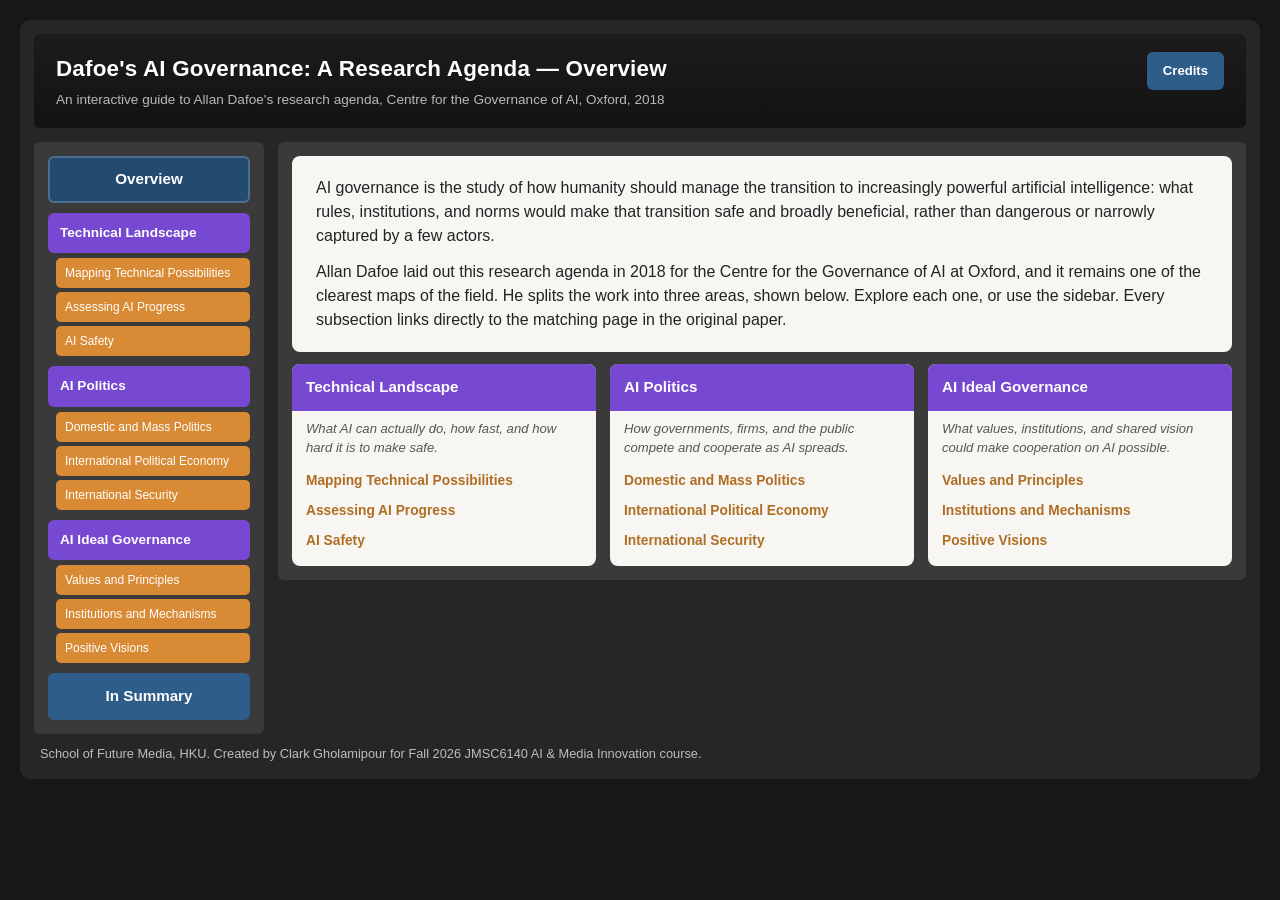
==== index.html @ 8d3e760c "Add files via upload" ====
<!DOCTYPE html>
<html lang="en">
<head>
<meta charset="UTF-8">
<meta name="viewport" content="width=device-width, initial-scale=1.0">
<title>AI Governance: A Research Agenda — Overview</title>
<link rel="stylesheet" href="css/styles.css">
</head>
<body>
<div class="app-frame">

  <header class="app-header">
    <div class="header-title">
      <h1><a href="index.html">Dafoe's AI Governance: A Research Agenda — Overview</a></h1>
      <div class="subtitle">An interactive guide to Allan Dafoe's research agenda, Centre for the Governance of AI, Oxford, 2018</div>
    </div>
    <a href="credits.html" class="credits-btn">Credits</a>
  </header>

  <div class="app-body">

    <!-- ============ SIDEBAR ============ -->
    <nav class="sidebar">
      <a href="index.html" class="nav-pill is-active">Overview</a>

      <div class="branch-group">
        <a href="technical-landscape.html" class="branch-link">Technical Landscape</a>
        <div class="sub-links">
          <a href="technical-landscape.html#mapping-technical-possibilities">Mapping Technical Possibilities</a>
          <a href="technical-landscape.html#assessing-ai-progress">Assessing AI Progress</a>
          <a href="technical-landscape.html#ai-safety">AI Safety</a>
        </div>
      </div>

      <div class="branch-group">
        <a href="ai-politics.html" class="branch-link">AI Politics</a>
        <div class="sub-links">
          <a href="ai-politics.html#domestic-and-mass-politics">Domestic and Mass Politics</a>
          <a href="ai-politics.html#international-political-economy">International Political Economy</a>
          <a href="ai-politics.html#international-security">International Security</a>
        </div>
      </div>

      <div class="branch-group">
        <a href="ai-ideal-governance.html" class="branch-link">AI Ideal Governance</a>
        <div class="sub-links">
          <a href="ai-ideal-governance.html#values-and-principles">Values and Principles</a>
          <a href="ai-ideal-governance.html#institutions-and-mechanisms">Institutions and Mechanisms</a>
          <a href="ai-ideal-governance.html#positive-visions">Positive Visions</a>
        </div>
      </div>

      <a href="summary.html" class="nav-pill">In Summary</a>
    </nav>

    <!-- ============ MAIN CONTENT ============ -->
    <main class="main-content">

      <div class="intro-text">
        <p>AI governance is the study of how humanity should manage the transition to increasingly powerful artificial intelligence: what rules, institutions, and norms would make that transition safe and broadly beneficial, rather than dangerous or narrowly captured by a few actors.</p>
        <p>Allan Dafoe laid out this research agenda in 2018 for the Centre for the Governance of AI at Oxford, and it remains one of the clearest maps of the field. He splits the work into three areas, shown below. Explore each one, or use the sidebar. Every subsection links directly to the matching page in the original paper.</p>
      </div>

      <div class="mini-map">

        <div class="mini-card">
          <a href="technical-landscape.html" class="mini-head">Technical Landscape</a>
          <div class="mini-sub">What AI can actually do, how fast, and how hard it is to make safe.</div>
          <ul>
            <li><a class="group-link" href="technical-landscape.html#mapping-technical-possibilities">Mapping Technical Possibilities</a></li>
            <li><a class="group-link" href="technical-landscape.html#assessing-ai-progress">Assessing AI Progress</a></li>
            <li><a class="group-link" href="technical-landscape.html#ai-safety">AI Safety</a></li>
          </ul>
        </div>

        <div class="mini-card">
          <a href="ai-politics.html" class="mini-head">AI Politics</a>
          <div class="mini-sub">How governments, firms, and the public compete and cooperate as AI spreads.</div>
          <ul>
            <li><a class="group-link" href="ai-politics.html#domestic-and-mass-politics">Domestic and Mass Politics</a></li>
            <li><a class="group-link" href="ai-politics.html#international-political-economy">International Political Economy</a></li>
            <li><a class="group-link" href="ai-politics.html#international-security">International Security</a></li>
          </ul>
        </div>

        <div class="mini-card">
          <a href="ai-ideal-governance.html" class="mini-head">AI Ideal Governance</a>
          <div class="mini-sub">What values, institutions, and shared vision could make cooperation on AI possible.</div>
          <ul>
            <li><a class="group-link" href="ai-ideal-governance.html#values-and-principles">Values and Principles</a></li>
            <li><a class="group-link" href="ai-ideal-governance.html#institutions-and-mechanisms">Institutions and Mechanisms</a></li>
            <li><a class="group-link" href="ai-ideal-governance.html#positive-visions">Positive Visions</a></li>
          </ul>
        </div>

      </div>

    </main>

  </div>

  <footer class="app-footer">School of Future Media, HKU. Created by Clark Gholamipour for Fall 2026 JMSC6140 AI &amp; Media Innovation course.</footer>

</div>
</body>
</html>
---- css/styles.css ----
/* ===========================================================
   Dafoe's AI Governance: A Research Agenda — site styles
   =========================================================== */

:root {
  --charcoal: #262626;
  --charcoal-light: #3a3a3a;
  --purple: #7748d1;
  --purple-dark: #5d38a3;
  --amber: #d98a34;
  --amber-dark: #b06e24;
  --blue: #2f5d8a;
  --blue-dark: #234a70;
  --panel-bg: #f7f6f3;
  --panel-border: #ddd9d2;
  --text-dark: #232323;
  --text-muted: #565656;
}

* { box-sizing: border-box; }

body {
  margin: 0;
  background: #171717;
  color: var(--text-dark);
  font-family: "Segoe UI", "Helvetica Neue", Arial, sans-serif;
  line-height: 1.5;
}

a { color: inherit; }

.app-frame {
  max-width: 1240px;
  margin: 20px auto;
  padding: 14px;
  background: var(--charcoal);
  border-radius: 10px;
}

.app-header {
  background: linear-gradient(#1c1c1c, #121212);
  border-radius: 6px;
  padding: 18px 22px;
  margin-bottom: 14px;
  display: flex;
  align-items: flex-start;
  justify-content: space-between;
  gap: 14px;
  flex-wrap: wrap;
}

.app-header h1 {
  margin: 0;
  color: #fff;
  font-size: 1.4rem;
  letter-spacing: 0.2px;
}

.app-header h1 a {
  color: #fff;
  text-decoration: none;
}

.app-header h1 a:hover {
  text-decoration: underline;
}

.app-header .subtitle {
  color: #b9b9b9;
  font-size: 0.85rem;
  margin-top: 4px;
}

.header-title {
  flex: 1;
  min-width: 0;
}

.credits-btn {
  flex-shrink: 0;
  display: inline-block;
  background: var(--blue);
  color: #fff;
  text-decoration: none;
  font-weight: 700;
  font-size: 0.82rem;
  padding: 9px 16px;
  border-radius: 6px;
  white-space: nowrap;
}

.credits-btn:hover { background: var(--blue-dark); }

.app-body {
  display: flex;
  gap: 14px;
  align-items: flex-start;
}

/* ---------- Sidebar ---------- */

.sidebar {
  width: 230px;
  flex-shrink: 0;
  background: var(--charcoal-light);
  border-radius: 6px;
  padding: 14px;
  display: flex;
  flex-direction: column;
  gap: 10px;
}

.nav-pill {
  display: block;
  text-decoration: none;
  color: #fff;
  font-weight: 700;
  font-size: 0.95rem;
  padding: 12px 14px;
  border-radius: 6px;
  background: var(--blue);
  text-align: center;
}

.nav-pill:hover { background: var(--blue-dark); }
.nav-pill.is-active { background: var(--blue-dark); box-shadow: inset 0 0 0 2px #fff3; }

.branch-group {
  display: flex;
  flex-direction: column;
  gap: 5px;
}

.branch-group .branch-link {
  display: block;
  text-decoration: none;
  color: #fff;
  font-weight: 700;
  font-size: 0.85rem;
  padding: 10px 12px;
  border-radius: 6px;
  background: var(--purple);
}

.branch-group .branch-link:hover { background: var(--purple-dark); }
.branch-group.is-active .branch-link { background: var(--purple-dark); box-shadow: inset 0 0 0 2px #fff3; }

.branch-group .sub-links {
  display: flex;
  flex-direction: column;
  gap: 4px;
  padding-left: 8px;
}

.branch-group .sub-links a {
  text-decoration: none;
  color: #fff;
  font-size: 0.75rem;
  background: var(--amber);
  border-radius: 5px;
  padding: 6px 9px;
}

.branch-group .sub-links a:hover { background: var(--amber-dark); }

/* ---------- Main content ---------- */

.main-content {
  flex: 1;
  min-width: 0;
  background: var(--charcoal-light);
  border-radius: 6px;
  padding: 14px;
  display: flex;
  flex-direction: column;
  gap: 12px;
}

.branch-banner {
  background: var(--purple);
  border-radius: 6px;
  padding: 16px 20px;
  text-align: center;
}

.branch-banner.is-summary { background: var(--blue); }

.branch-banner h1 {
  margin: 0;
  color: #fff;
  font-size: 1.35rem;
}

.branch-banner .branch-subtitle {
  margin: 6px 0 0;
  color: #ffffffd9;
  font-size: 0.9rem;
}

.group-tabs {
  display: flex;
  gap: 10px;
  flex-wrap: wrap;
}

.tab-btn {
  flex: 1;
  min-width: 160px;
  background: var(--amber);
  color: #fff;
  border: none;
  border-radius: 6px;
  padding: 14px 10px;
  font-weight: 700;
  font-size: 0.92rem;
  cursor: pointer;
  font-family: inherit;
}

.tab-btn:hover { background: var(--amber-dark); }
.tab-btn.is-active { background: var(--amber-dark); box-shadow: inset 0 0 0 2px #fff5; }

.panel {
  background: var(--panel-bg);
  border-radius: 8px;
  padding: 20px 24px;
}

.tab-panel { display: none; }
.tab-panel.is-active { display: block; }

.group-intro {
  margin: 0 0 16px;
  padding-bottom: 14px;
  border-bottom: 2px solid var(--panel-border);
  color: var(--text-muted);
  font-style: italic;
  font-size: 0.95rem;
}

.subsection {
  display: grid;
  grid-template-columns: 1fr 92px;
  column-gap: 18px;
  padding: 16px 0;
  border-bottom: 1px solid var(--panel-border);
}

.subsection:last-child { border-bottom: none; padding-bottom: 4px; }

.subsection h3 {
  grid-column: 1;
  margin: 0 0 5px;
  font-size: 1.05rem;
  color: var(--text-dark);
}

.subsection p {
  grid-column: 1;
  margin: 0;
  color: var(--text-muted);
}

.link-cell {
  grid-column: 2;
  grid-row: 1 / span 2;
  display: flex;
  flex-direction: column;
  align-items: center;
  justify-content: flex-start;
  gap: 5px;
  padding-top: 2px;
}

.link-cell .link-label {
  font-size: 0.65rem;
  text-transform: uppercase;
  letter-spacing: 0.06em;
  color: #8a8a8a;
  text-align: center;
}

.link-btn {
  display: inline-flex;
  align-items: center;
  justify-content: center;
  width: 54px;
  height: 54px;
  border-radius: 50%;
  background: var(--purple);
  color: #fff;
  text-decoration: none;
}

.link-btn:hover { background: var(--purple-dark); }
.link-btn svg { display: block; }

/* ---------- Overview page ---------- */

.intro-text {
  background: var(--panel-bg);
  border-radius: 8px;
  padding: 20px 24px;
  color: var(--text-dark);
}

.intro-text p { margin: 0 0 12px; }
.intro-text p:last-child { margin-bottom: 0; }

.mini-map {
  display: grid;
  grid-template-columns: repeat(3, 1fr);
  gap: 14px;
}

.mini-card {
  background: var(--panel-bg);
  border-radius: 8px;
  overflow: hidden;
  display: flex;
  flex-direction: column;
}

.mini-card .mini-head {
  background: var(--purple);
  color: #fff;
  padding: 12px 14px;
  font-weight: 700;
  font-size: 0.95rem;
  text-decoration: none;
  display: block;
}

.mini-card .mini-head:hover { background: var(--purple-dark); }

.mini-card .mini-sub {
  padding: 8px 14px 0;
  color: var(--text-muted);
  font-size: 0.82rem;
  font-style: italic;
}

.mini-card ul {
  list-style: none;
  margin: 0;
  padding: 10px 14px 14px;
  display: flex;
  flex-direction: column;
  gap: 6px;
  flex: 1;
}

.mini-card a.group-link {
  color: var(--amber-dark);
  text-decoration: none;
  font-size: 0.86rem;
  font-weight: 600;
}

.mini-card a.group-link:hover { text-decoration: underline; }

/* ---------- Summary page ---------- */

.summary-text {
  background: var(--panel-bg);
  border-radius: 8px;
  padding: 22px 26px;
  color: var(--text-dark);
}

.summary-text p { margin: 0 0 14px; }
.summary-text p:last-child { margin-bottom: 0; }

.summary-actions {
  display: flex;
  gap: 10px;
  flex-wrap: wrap;
  margin-top: 16px;
}

.summary-actions a {
  text-decoration: none;
  background: var(--blue);
  color: #fff;
  font-weight: 700;
  font-size: 0.85rem;
  padding: 10px 16px;
  border-radius: 6px;
}

.summary-actions a:hover { background: var(--blue-dark); }

/* ---------- Credits page ---------- */

.credits-text {
  background: var(--panel-bg);
  border-radius: 8px;
  padding: 22px 26px;
  color: var(--text-dark);
}

.credits-text p { margin: 0 0 14px; }

.credits-logo {
  display: flex;
  justify-content: center;
  margin: 18px 0;
}

.credits-logo img {
  max-width: 320px;
  width: 100%;
  height: auto;
  border-radius: 6px;
}

.credits-designed {
  text-align: center;
  color: var(--text-muted);
  font-size: 0.85rem;
  margin-top: 18px;
  padding-top: 14px;
  border-top: 1px solid var(--panel-border);
}

/* ---------- Footer ---------- */

.app-footer {
  color: #bdbdbd;
  font-size: 0.8rem;
  padding: 10px 6px 2px;
}

/* ---------- Responsive ---------- */

@media (max-width: 780px) {
  .app-body { flex-direction: column; }
  .sidebar { width: 100%; flex-direction: row; flex-wrap: wrap; }
  .sidebar .branch-group { width: 100%; }
  .mini-map { grid-template-columns: 1fr; }
  .subsection { grid-template-columns: 1fr; }
  .link-cell {
    grid-row: auto;
    flex-direction: row;
    justify-content: flex-start;
    margin-top: 8px;
  }
  .link-btn { width: 44px; height: 44px; font-size: 0.75rem; }
}
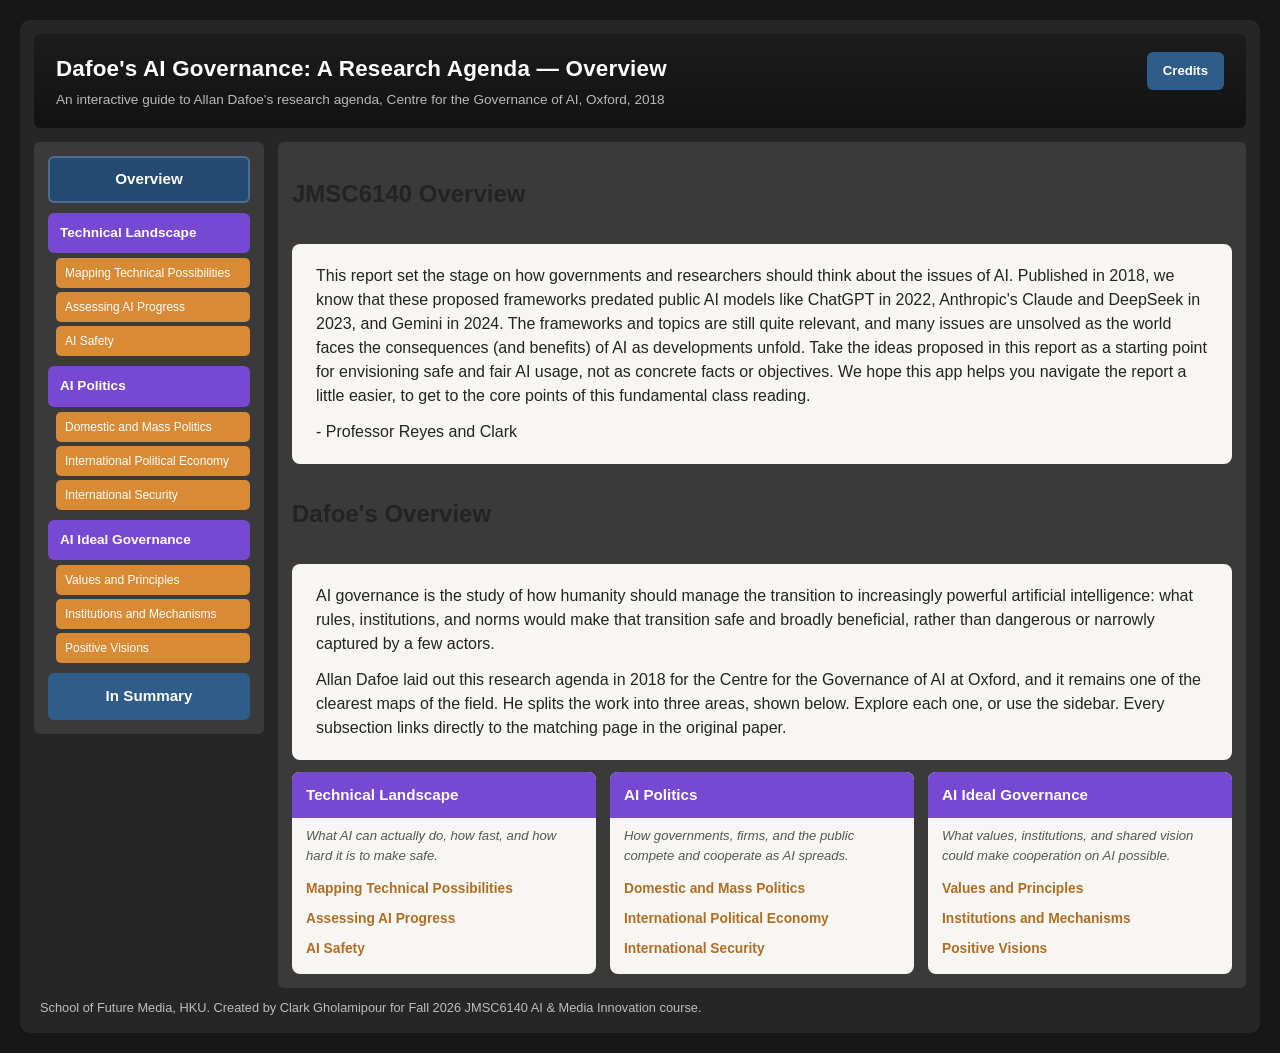
==== commit 32891e8c: "Add files via upload" ====
--- a/index.html
+++ b/index.html
@@ -56,6 +56,13 @@
     <!-- ============ MAIN CONTENT ============ -->
     <main class="main-content">
 
+      <h2 class="overview-heading">JMSC6140 Overview</h2>
+      <div class="intro-text">
+        <p>This report set the stage on how governments and researchers should think about the issues of AI. Published in 2018, we know that these proposed frameworks predated public AI models like ChatGPT in 2022, Anthropic's Claude and DeepSeek in 2023, and Gemini in 2024. The frameworks and topics are still quite relevant, and many issues are unsolved as the world faces the consequences (and benefits) of AI as developments unfold. Take the ideas proposed in this report as a starting point for envisioning safe and fair AI usage, not as concrete facts or objectives. We hope this app helps you navigate the report a little easier, to get to the core points of this fundamental class reading.</p>
+        <p class="overview-signature">- Professor Reyes and Clark</p>
+      </div>
+
+      <h2 class="overview-heading">Dafoe's Overview</h2>
       <div class="intro-text">
         <p>AI governance is the study of how humanity should manage the transition to increasingly powerful artificial intelligence: what rules, institutions, and norms would make that transition safe and broadly beneficial, rather than dangerous or narrowly captured by a few actors.</p>
         <p>Allan Dafoe laid out this research agenda in 2018 for the Centre for the Governance of AI at Oxford, and it remains one of the clearest maps of the field. He splits the work into three areas, shown below. Explore each one, or use the sidebar. Every subsection links directly to the matching page in the original paper.</p>
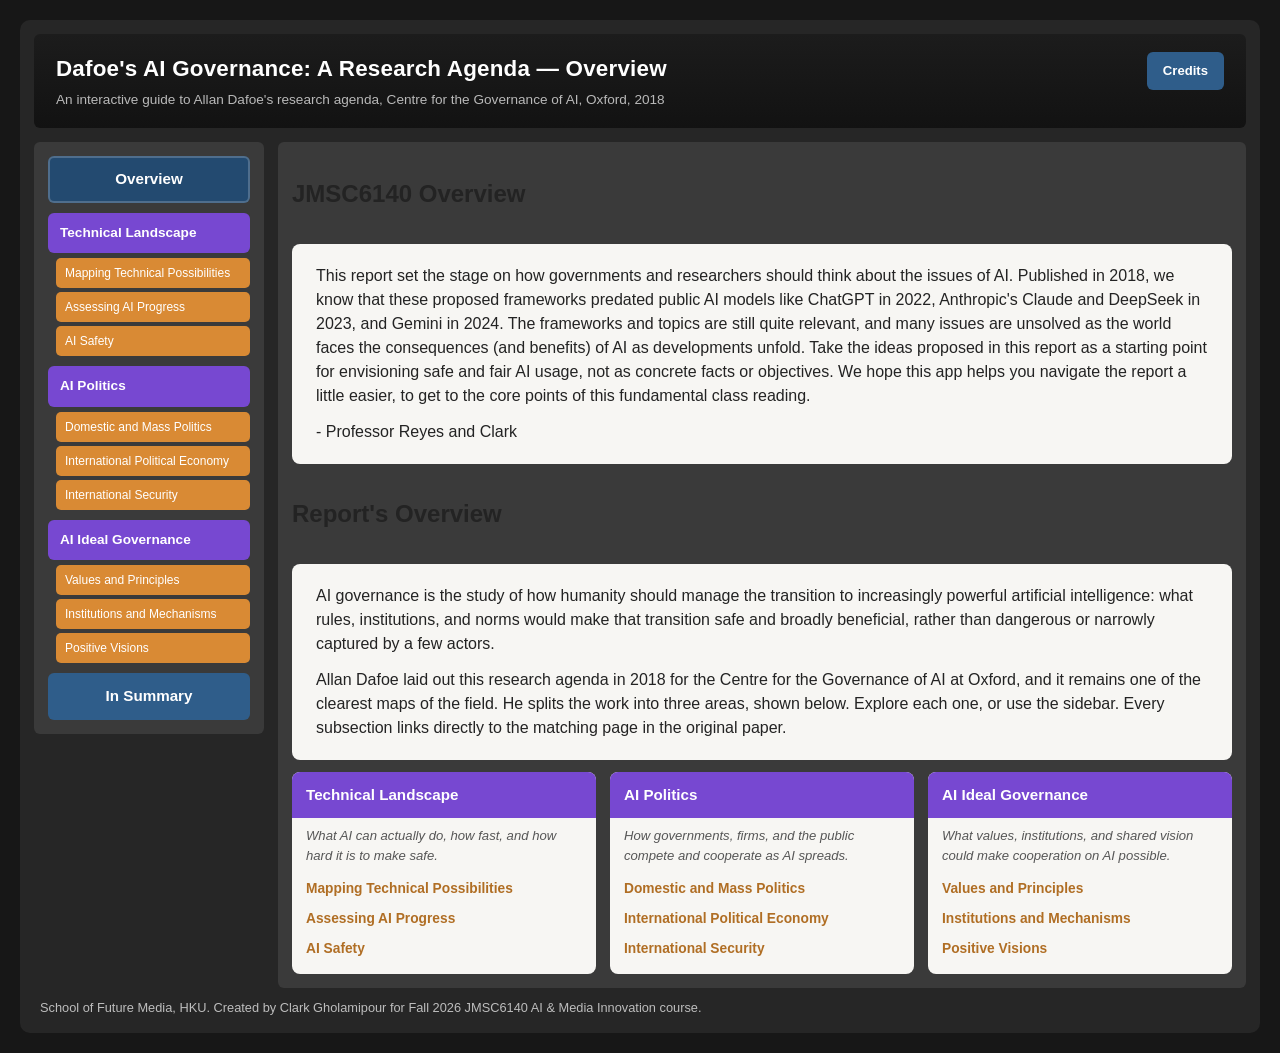
==== commit cb2d143b: "Update index.html" ====
--- a/index.html
+++ b/index.html
@@ -62,7 +62,7 @@
         <p class="overview-signature">- Professor Reyes and Clark</p>
       </div>
 
-      <h2 class="overview-heading">Dafoe's Overview</h2>
+      <h2 class="overview-heading">Report's Overview</h2>
       <div class="intro-text">
         <p>AI governance is the study of how humanity should manage the transition to increasingly powerful artificial intelligence: what rules, institutions, and norms would make that transition safe and broadly beneficial, rather than dangerous or narrowly captured by a few actors.</p>
         <p>Allan Dafoe laid out this research agenda in 2018 for the Centre for the Governance of AI at Oxford, and it remains one of the clearest maps of the field. He splits the work into three areas, shown below. Explore each one, or use the sidebar. Every subsection links directly to the matching page in the original paper.</p>
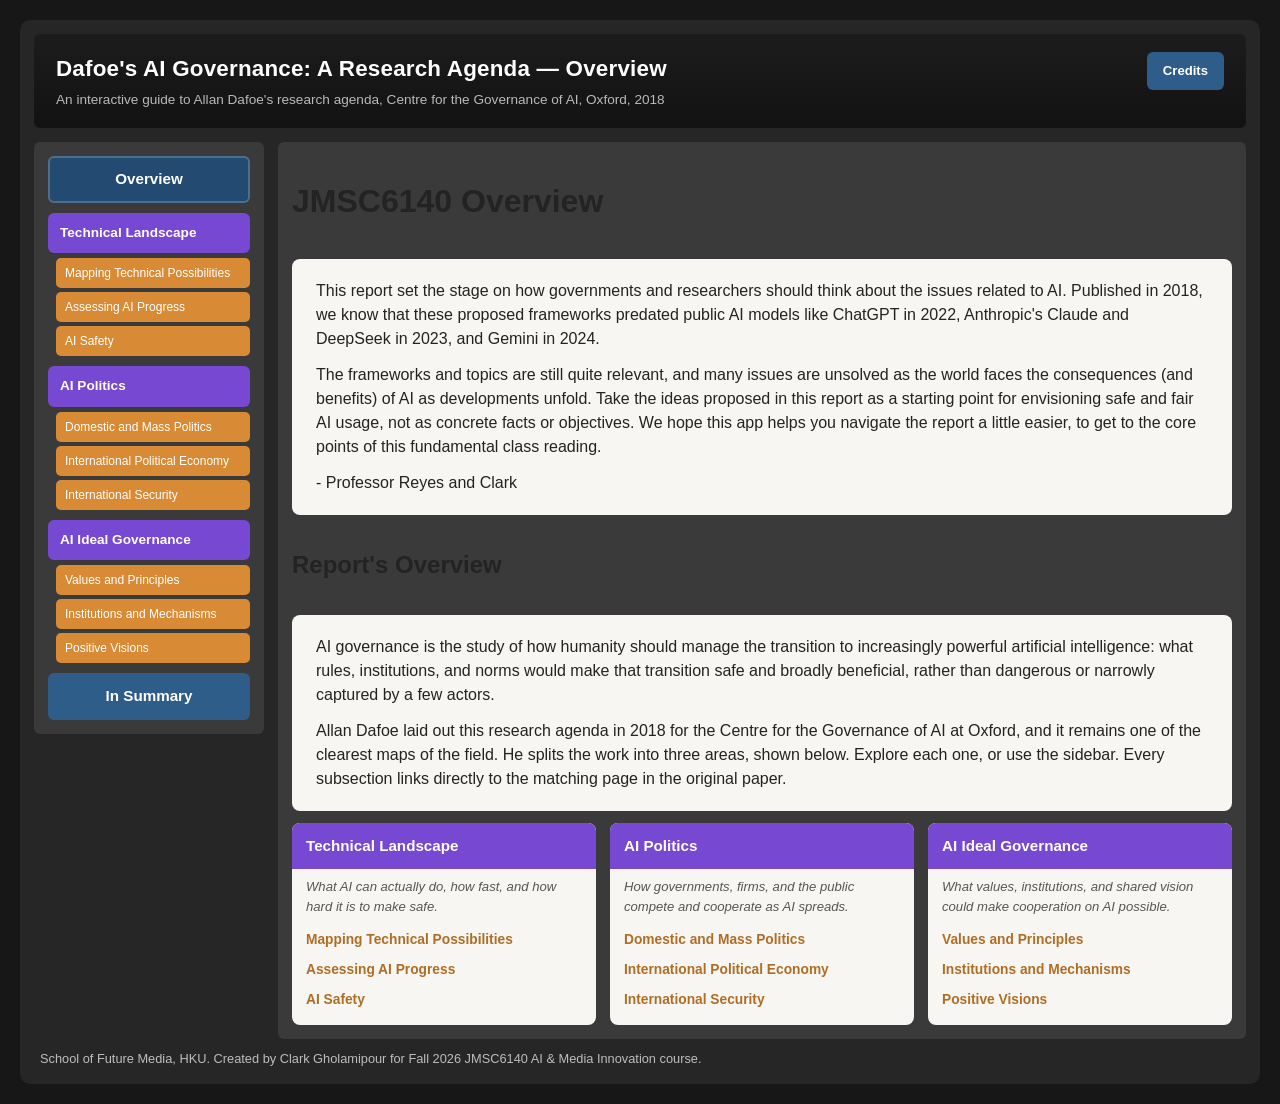
==== commit ea5c3ec2: "Update index.html" ====
--- a/index.html
+++ b/index.html
@@ -56,9 +56,10 @@
     <!-- ============ MAIN CONTENT ============ -->
     <main class="main-content">
 
-      <h2 class="overview-heading">JMSC6140 Overview</h2>
+      <h1 class="overview-heading">JMSC6140 Overview</h1>
       <div class="intro-text">
-        <p>This report set the stage on how governments and researchers should think about the issues of AI. Published in 2018, we know that these proposed frameworks predated public AI models like ChatGPT in 2022, Anthropic's Claude and DeepSeek in 2023, and Gemini in 2024. The frameworks and topics are still quite relevant, and many issues are unsolved as the world faces the consequences (and benefits) of AI as developments unfold. Take the ideas proposed in this report as a starting point for envisioning safe and fair AI usage, not as concrete facts or objectives. We hope this app helps you navigate the report a little easier, to get to the core points of this fundamental class reading.</p>
+        <p>This report set the stage on how governments and researchers should think about the issues related to AI. Published in 2018, we know that these proposed frameworks predated public AI models like ChatGPT in 2022, Anthropic's Claude and DeepSeek in 2023, and Gemini in 2024.</p>
+        <p>The frameworks and topics are still quite relevant, and many issues are unsolved as the world faces the consequences (and benefits) of AI as developments unfold. Take the ideas proposed in this report as a starting point for envisioning safe and fair AI usage, not as concrete facts or objectives. We hope this app helps you navigate the report a little easier, to get to the core points of this fundamental class reading.</p>
         <p class="overview-signature">- Professor Reyes and Clark</p>
       </div>
 
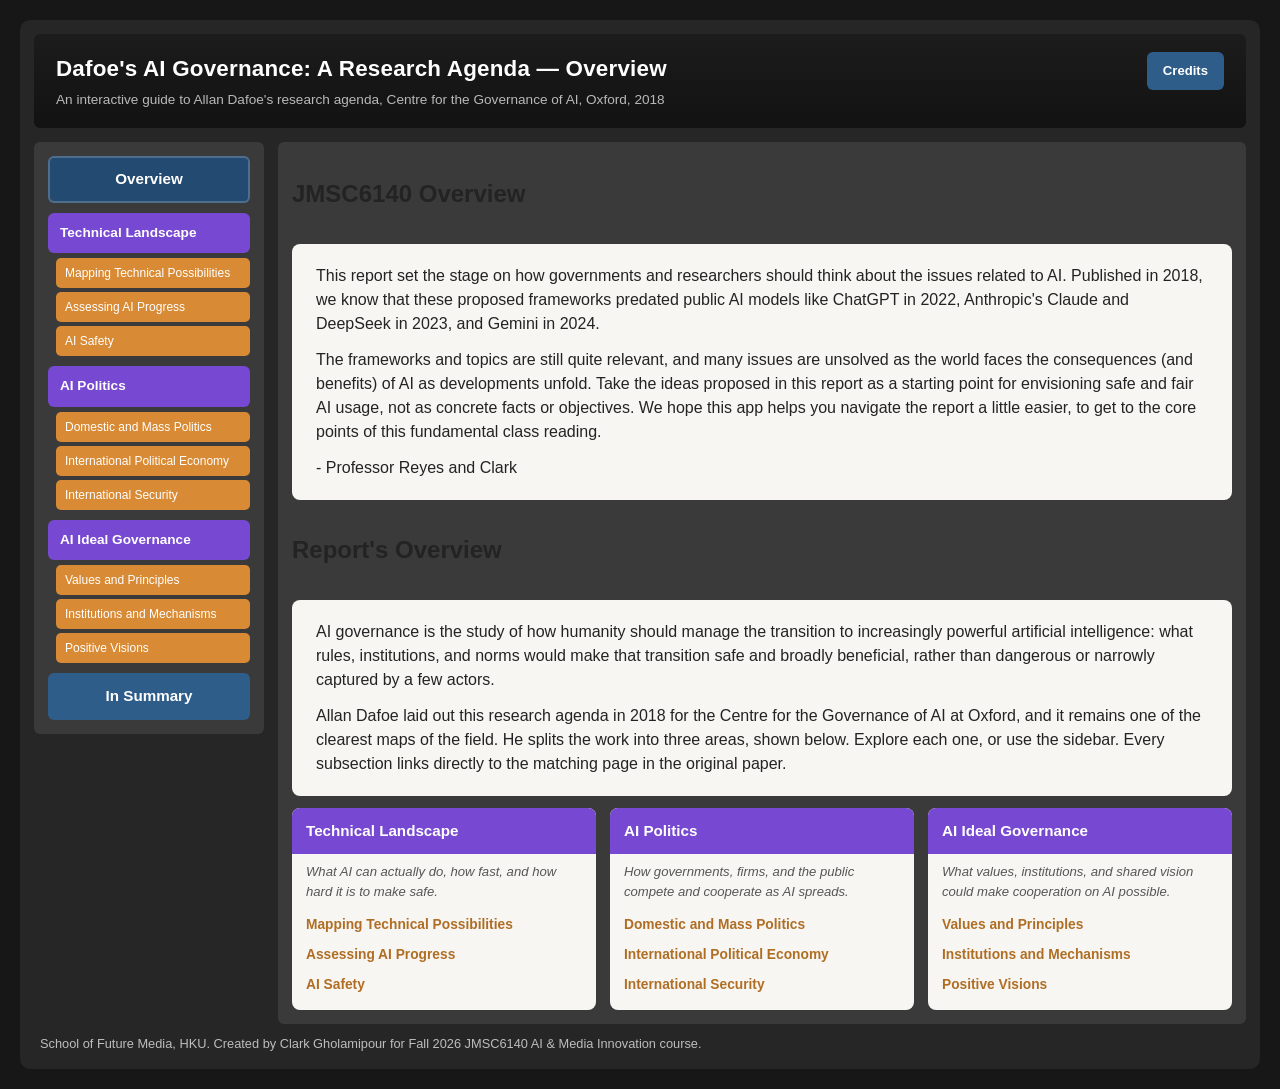
==== commit e00c83b2: "Change heading from h1 to h2 for overview section" ====
--- a/index.html
+++ b/index.html
@@ -56,7 +56,7 @@
     <!-- ============ MAIN CONTENT ============ -->
     <main class="main-content">
 
-      <h1 class="overview-heading">JMSC6140 Overview</h1>
+      <h2 class="overview-heading">JMSC6140 Overview</h2>
       <div class="intro-text">
         <p>This report set the stage on how governments and researchers should think about the issues related to AI. Published in 2018, we know that these proposed frameworks predated public AI models like ChatGPT in 2022, Anthropic's Claude and DeepSeek in 2023, and Gemini in 2024.</p>
         <p>The frameworks and topics are still quite relevant, and many issues are unsolved as the world faces the consequences (and benefits) of AI as developments unfold. Take the ideas proposed in this report as a starting point for envisioning safe and fair AI usage, not as concrete facts or objectives. We hope this app helps you navigate the report a little easier, to get to the core points of this fundamental class reading.</p>
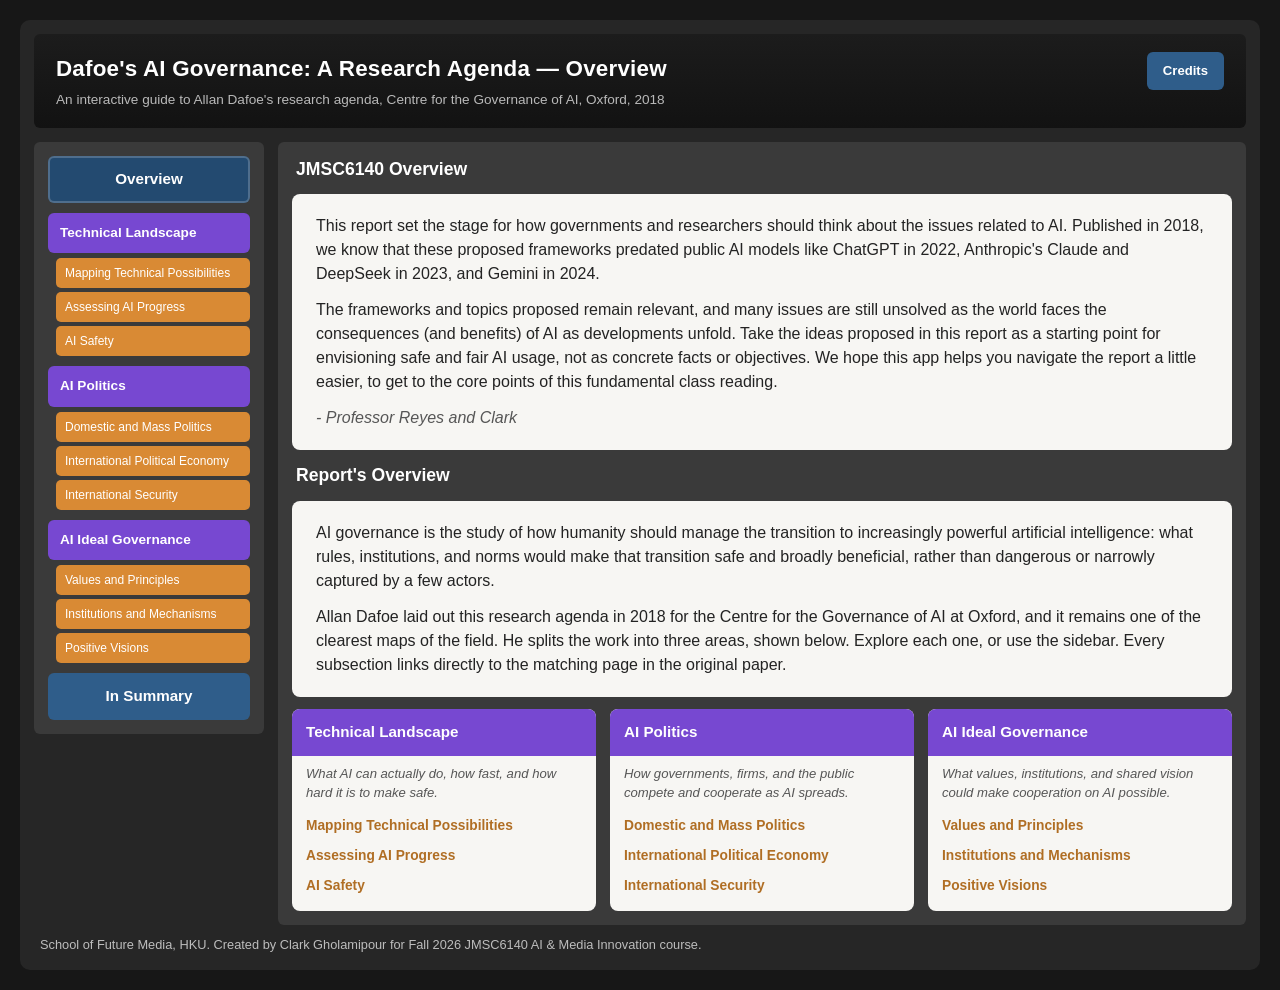
==== commit 7251c898: "Update index.html" ====
--- a/index.html
+++ b/index.html
@@ -58,8 +58,8 @@
 
       <h2 class="overview-heading">JMSC6140 Overview</h2>
       <div class="intro-text">
-        <p>This report set the stage on how governments and researchers should think about the issues related to AI. Published in 2018, we know that these proposed frameworks predated public AI models like ChatGPT in 2022, Anthropic's Claude and DeepSeek in 2023, and Gemini in 2024.</p>
-        <p>The frameworks and topics are still quite relevant, and many issues are unsolved as the world faces the consequences (and benefits) of AI as developments unfold. Take the ideas proposed in this report as a starting point for envisioning safe and fair AI usage, not as concrete facts or objectives. We hope this app helps you navigate the report a little easier, to get to the core points of this fundamental class reading.</p>
+        <p>This report set the stage for how governments and researchers should think about the issues related to AI. Published in 2018, we know that these proposed frameworks predated public AI models like ChatGPT in 2022, Anthropic's Claude and DeepSeek in 2023, and Gemini in 2024.</p>
+        <p>The frameworks and topics proposed remain relevant, and many issues are still unsolved as the world faces the consequences (and benefits) of AI as developments unfold. Take the ideas proposed in this report as a starting point for envisioning safe and fair AI usage, not as concrete facts or objectives. We hope this app helps you navigate the report a little easier, to get to the core points of this fundamental class reading.</p>
         <p class="overview-signature">- Professor Reyes and Clark</p>
       </div>
 
--- a/css/styles.css
+++ b/css/styles.css
@@ -297,6 +297,22 @@
 
 /* ---------- Overview page ---------- */
 
+.section-heading {
+  color: #fff;
+  font-size: 1.1rem;
+  font-weight: 700;
+  margin: 4px 0 0;
+  padding-left: 10px;
+  border-left: 4px solid var(--purple);
+}
+
+.overview-heading {
+  color: #fff;
+  font-size: 1.1rem;
+  font-weight: 700;
+  margin: 0 4px;
+}
+
 .intro-text {
   background: var(--panel-bg);
   border-radius: 8px;
@@ -306,6 +322,11 @@
 
 .intro-text p { margin: 0 0 12px; }
 .intro-text p:last-child { margin-bottom: 0; }
+
+.overview-signature {
+  font-style: italic;
+  color: var(--text-muted);
+}
 
 .mini-map {
   display: grid;
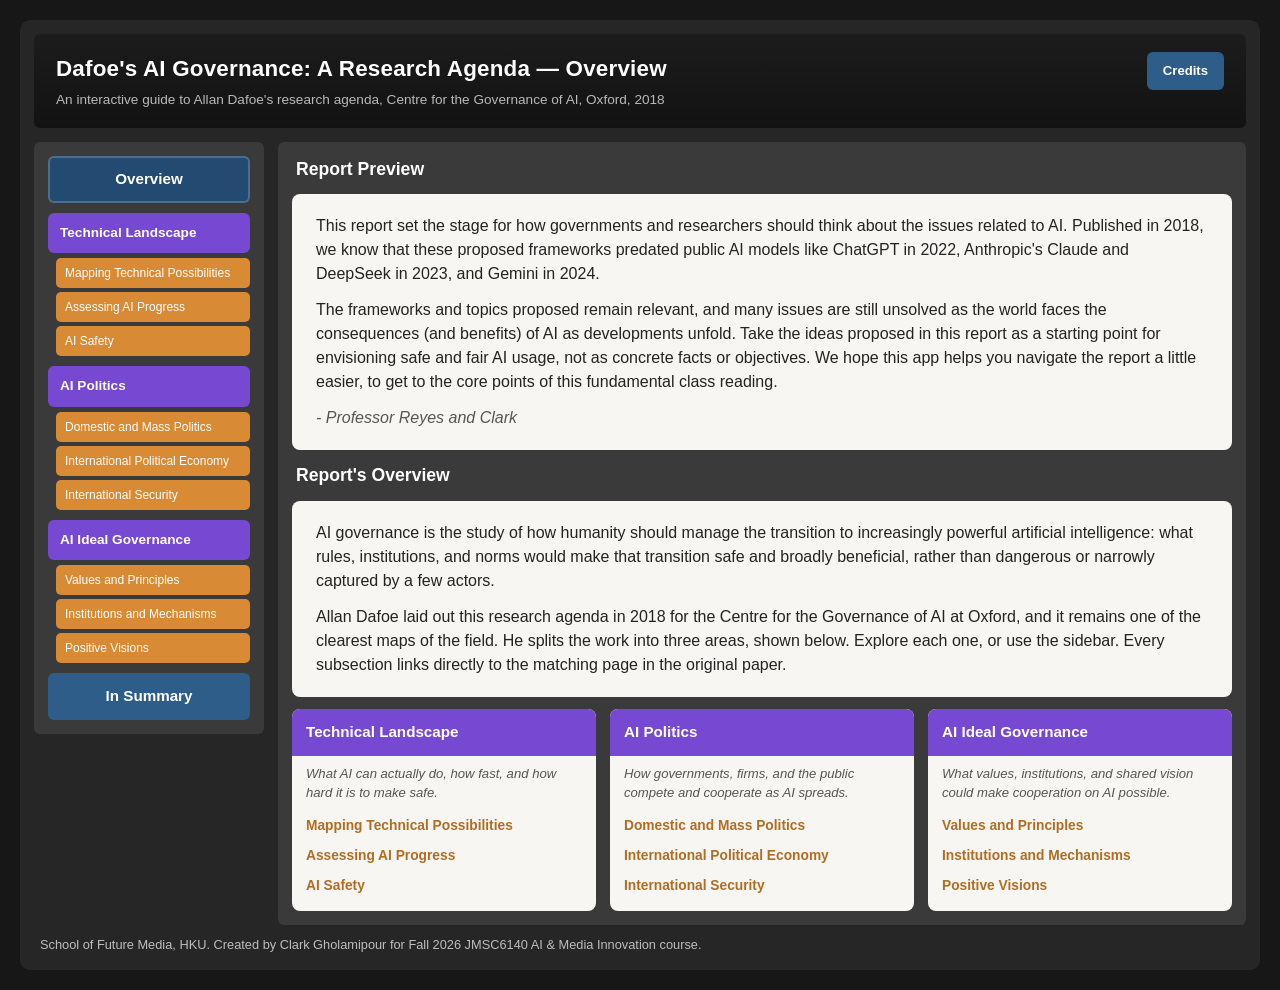
==== commit 0fedb85e: "Change overview heading to 'Report Preview'" ====
--- a/index.html
+++ b/index.html
@@ -56,7 +56,7 @@
     <!-- ============ MAIN CONTENT ============ -->
     <main class="main-content">
 
-      <h2 class="overview-heading">JMSC6140 Overview</h2>
+      <h2 class="overview-heading">Report Preview</h2>
       <div class="intro-text">
         <p>This report set the stage for how governments and researchers should think about the issues related to AI. Published in 2018, we know that these proposed frameworks predated public AI models like ChatGPT in 2022, Anthropic's Claude and DeepSeek in 2023, and Gemini in 2024.</p>
         <p>The frameworks and topics proposed remain relevant, and many issues are still unsolved as the world faces the consequences (and benefits) of AI as developments unfold. Take the ideas proposed in this report as a starting point for envisioning safe and fair AI usage, not as concrete facts or objectives. We hope this app helps you navigate the report a little easier, to get to the core points of this fundamental class reading.</p>
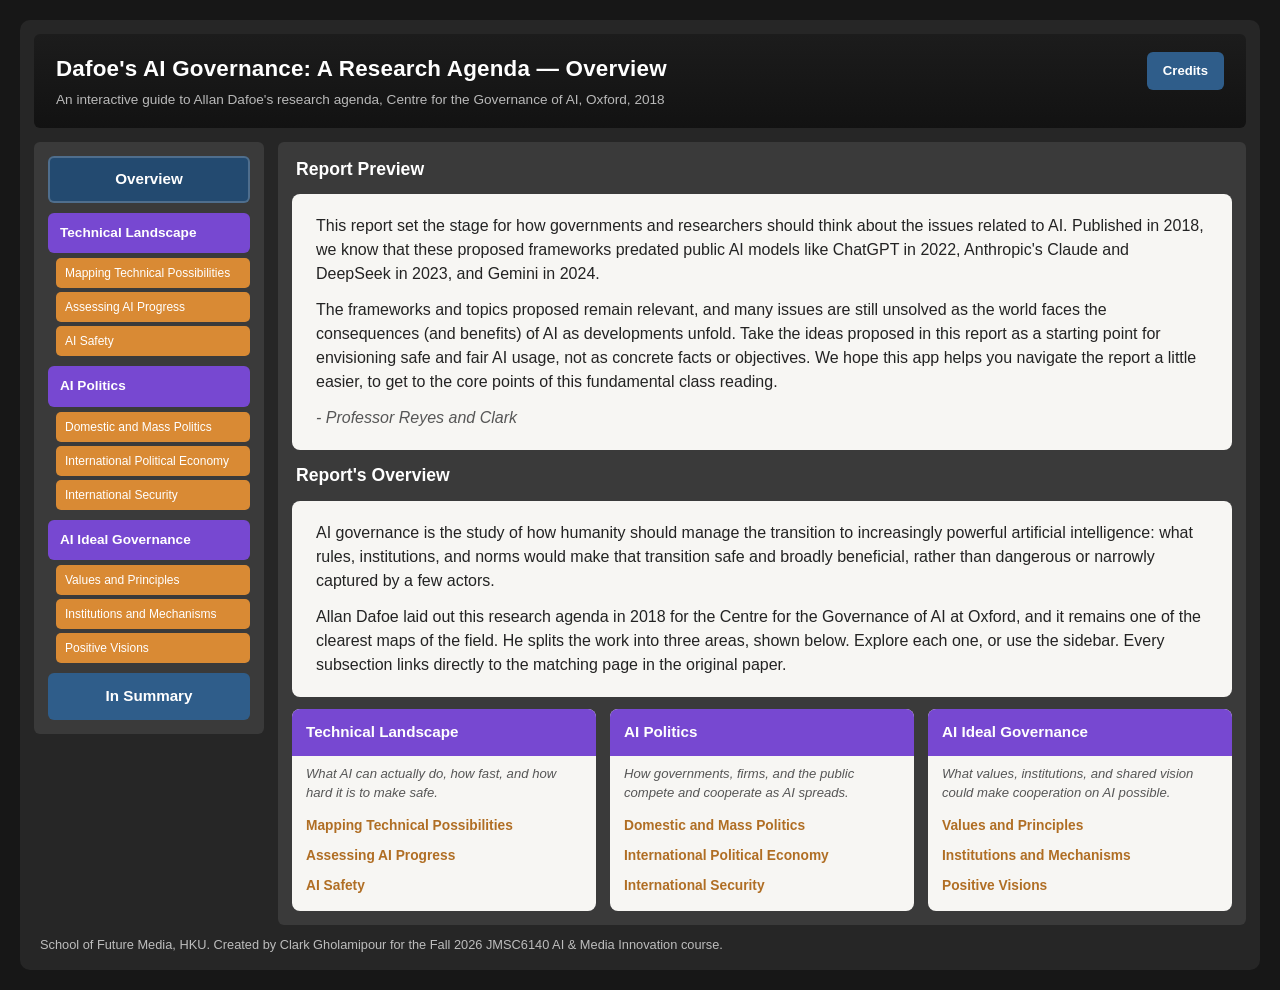
==== commit 8b7742ca: "Update index.html" ====
--- a/index.html
+++ b/index.html
@@ -107,7 +107,7 @@
 
   </div>
 
-  <footer class="app-footer">School of Future Media, HKU. Created by Clark Gholamipour for Fall 2026 JMSC6140 AI &amp; Media Innovation course.</footer>
+  <footer class="app-footer">School of Future Media, HKU. Created by Clark Gholamipour for the Fall 2026 JMSC6140 AI &amp; Media Innovation course.</footer>
 
 </div>
 </body>
